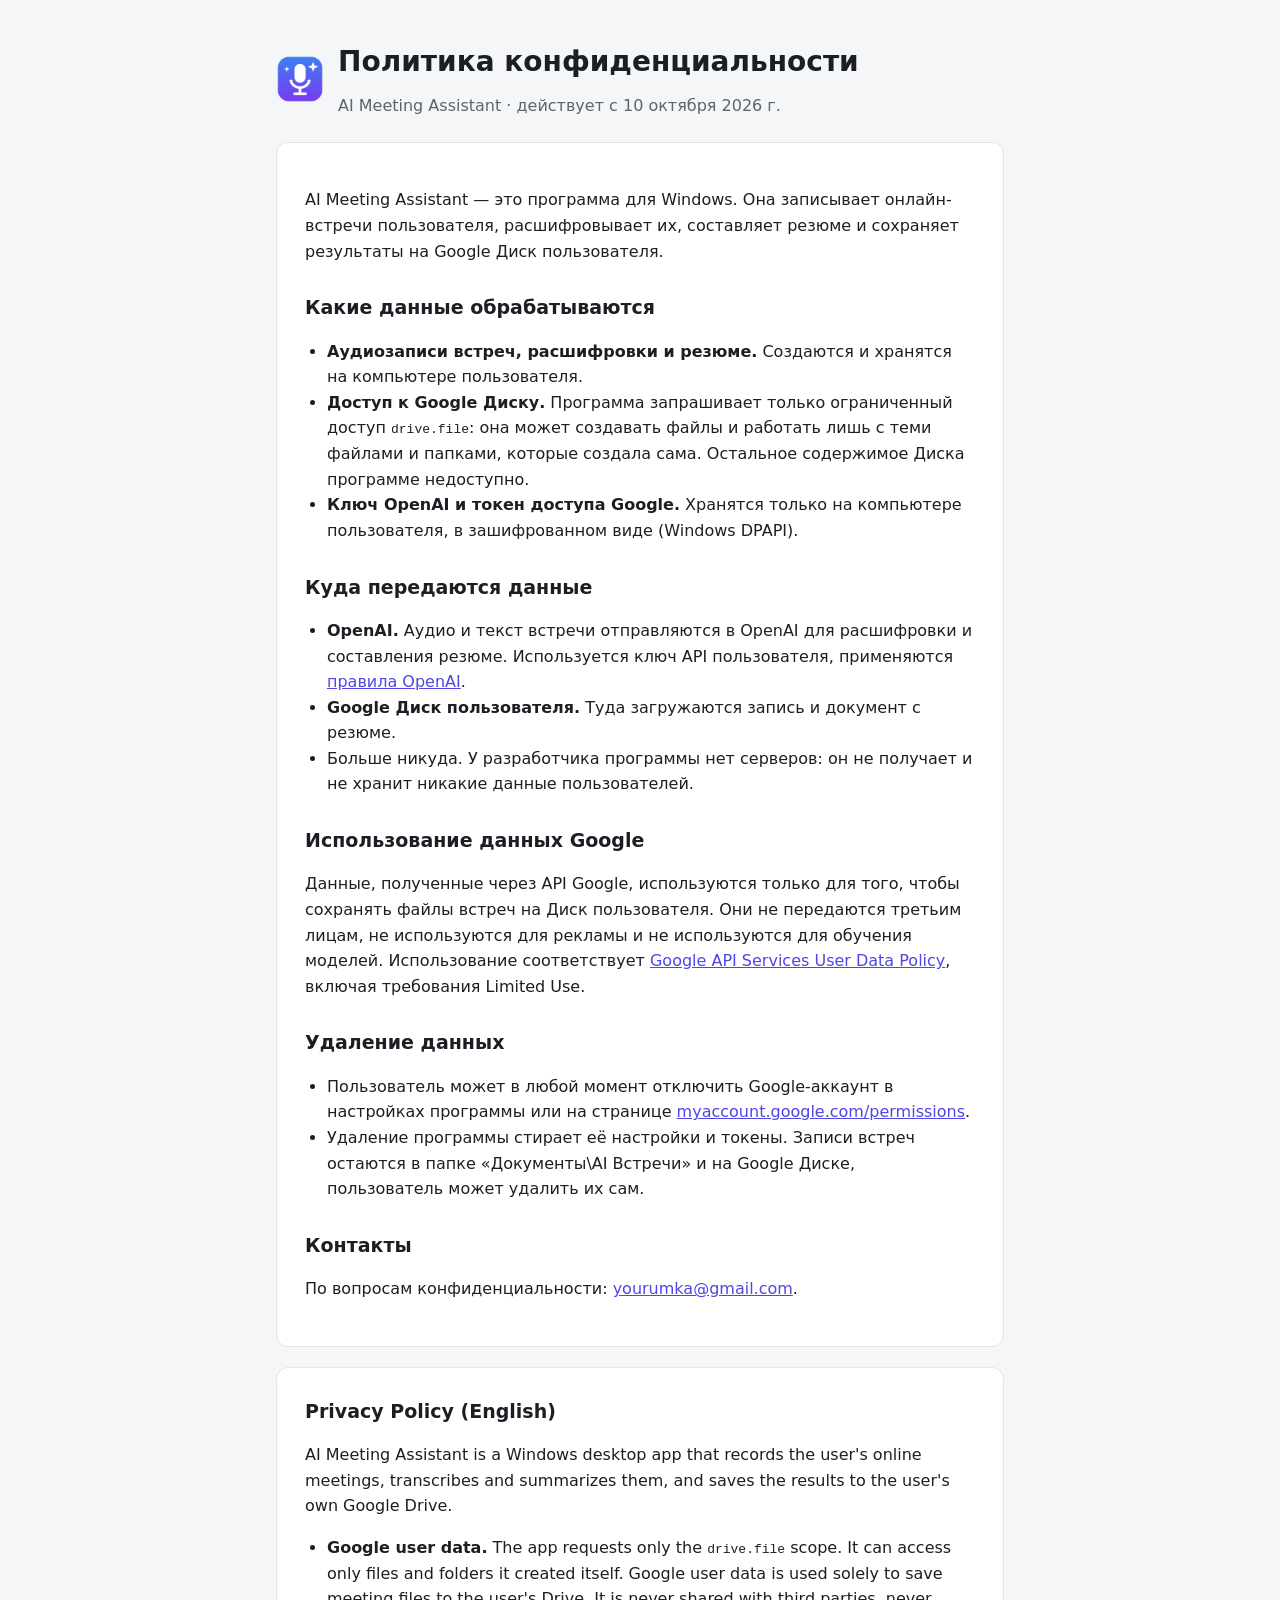
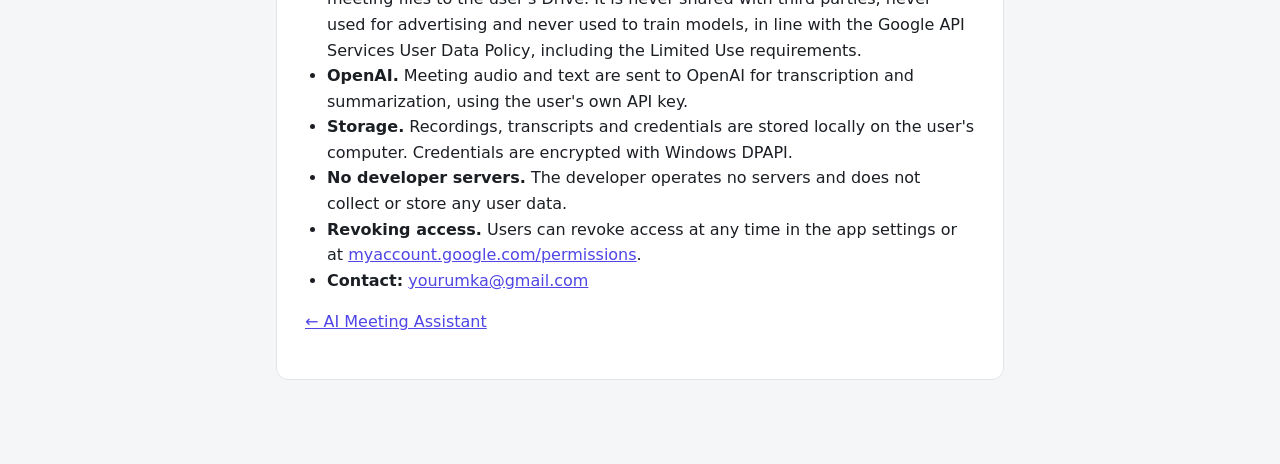
==== privacy.html @ 400bf866 "Страница программы и политика конфиденциальности Co-Authored-By: Claude Opus 5.5 <noreply@anthropic." ====
<!doctype html>
<html lang="ru">
<head>
<meta charset="utf-8">
<meta name="viewport" content="width=device-width, initial-scale=1">
<title>Политика конфиденциальности — AI Meeting Assistant</title>
<link rel="icon" href="icon.png">
<link rel="stylesheet" href="style.css">
</head>
<body>
<main>
  <header><img src="icon.png" alt=""><div><h1>Политика конфиденциальности</h1><div class="muted">AI Meeting Assistant · действует с 10 октября 2026 г.</div></div></header>
  <div class="card">
    <p>AI Meeting Assistant — это программа для Windows. Она записывает онлайн-встречи пользователя, расшифровывает их, составляет резюме и сохраняет результаты на Google Диск пользователя.</p>

    <h2>Какие данные обрабатываются</h2>
    <ul>
      <li><b>Аудиозаписи встреч, расшифровки и резюме.</b> Создаются и хранятся на компьютере пользователя.</li>
      <li><b>Доступ к Google Диску.</b> Программа запрашивает только ограниченный доступ <code>drive.file</code>: она может создавать файлы и работать лишь с теми файлами и папками, которые создала сама. Остальное содержимое Диска программе недоступно.</li>
      <li><b>Ключ OpenAI и токен доступа Google.</b> Хранятся только на компьютере пользователя, в зашифрованном виде (Windows DPAPI).</li>
    </ul>

    <h2>Куда передаются данные</h2>
    <ul>
      <li><b>OpenAI.</b> Аудио и текст встречи отправляются в OpenAI для расшифровки и составления резюме. Используется ключ API пользователя, применяются <a href="https://openai.com/policies/privacy-policy">правила OpenAI</a>.</li>
      <li><b>Google Диск пользователя.</b> Туда загружаются запись и документ с резюме.</li>
      <li>Больше никуда. У разработчика программы нет серверов: он не получает и не хранит никакие данные пользователей.</li>
    </ul>

    <h2>Использование данных Google</h2>
    <p>Данные, полученные через API Google, используются только для того, чтобы сохранять файлы встреч на Диск пользователя. Они не передаются третьим лицам, не используются для рекламы и не используются для обучения моделей. Использование соответствует <a href="https://developers.google.com/terms/api-services-user-data-policy">Google API Services User Data Policy</a>, включая требования Limited Use.</p>

    <h2>Удаление данных</h2>
    <ul>
      <li>Пользователь может в любой момент отключить Google-аккаунт в настройках программы или на странице <a href="https://myaccount.google.com/permissions">myaccount.google.com/permissions</a>.</li>
      <li>Удаление программы стирает её настройки и токены. Записи встреч остаются в папке «Документы\AI Встречи» и на Google Диске, пользователь может удалить их сам.</li>
    </ul>

    <h2>Контакты</h2>
    <p>По вопросам конфиденциальности: <a href="mailto:yourumka@gmail.com">yourumka@gmail.com</a>.</p>
  </div>

  <div class="card">
    <h2 style="margin-top:0">Privacy Policy (English)</h2>
    <p>AI Meeting Assistant is a Windows desktop app that records the user's online meetings, transcribes and summarizes them, and saves the results to the user's own Google Drive.</p>
    <ul>
      <li><b>Google user data.</b> The app requests only the <code>drive.file</code> scope. It can access only files and folders it created itself. Google user data is used solely to save meeting files to the user's Drive. It is never shared with third parties, never used for advertising and never used to train models, in line with the Google API Services User Data Policy, including the Limited Use requirements.</li>
      <li><b>OpenAI.</b> Meeting audio and text are sent to OpenAI for transcription and summarization, using the user's own API key.</li>
      <li><b>Storage.</b> Recordings, transcripts and credentials are stored locally on the user's computer. Credentials are encrypted with Windows DPAPI.</li>
      <li><b>No developer servers.</b> The developer operates no servers and does not collect or store any user data.</li>
      <li><b>Revoking access.</b> Users can revoke access at any time in the app settings or at <a href="https://myaccount.google.com/permissions">myaccount.google.com/permissions</a>.</li>
      <li><b>Contact:</b> <a href="mailto:yourumka@gmail.com">yourumka@gmail.com</a></li>
    </ul>
    <p><a href="index.html">← AI Meeting Assistant</a></p>
  </div>
</main>
</body>
</html>
---- style.css ----
:root { --text:#1b1f24; --muted:#5b6470; --accent:#4f46e5; --bg:#f5f6f8; --card:#fff; --border:#e3e5e8; }
@media (prefers-color-scheme: dark) { :root { --text:#e8eaed; --muted:#a0a7b1; --accent:#8b85ff; --bg:#15171a; --card:#1e2125; --border:#2e3238; } }
* { box-sizing: border-box; }
body { margin:0; font-family:"Segoe UI",system-ui,-apple-system,Arial,sans-serif; background:var(--bg); color:var(--text); line-height:1.6; }
main { max-width:760px; margin:0 auto; padding:40px 16px 64px; }
.card { background:var(--card); border:1px solid var(--border); border-radius:12px; padding:28px; margin-bottom:20px; }
h1 { font-size:28px; margin:0 0 8px; } h2 { font-size:19px; margin:28px 0 8px; }
.muted { color:var(--muted); } a { color:var(--accent); }
header { display:flex; align-items:center; gap:14px; margin-bottom:24px; }
header img { width:48px; height:48px; border-radius:12px; }
ul { padding-left:22px; } footer { color:var(--muted); font-size:14px; text-align:center; }
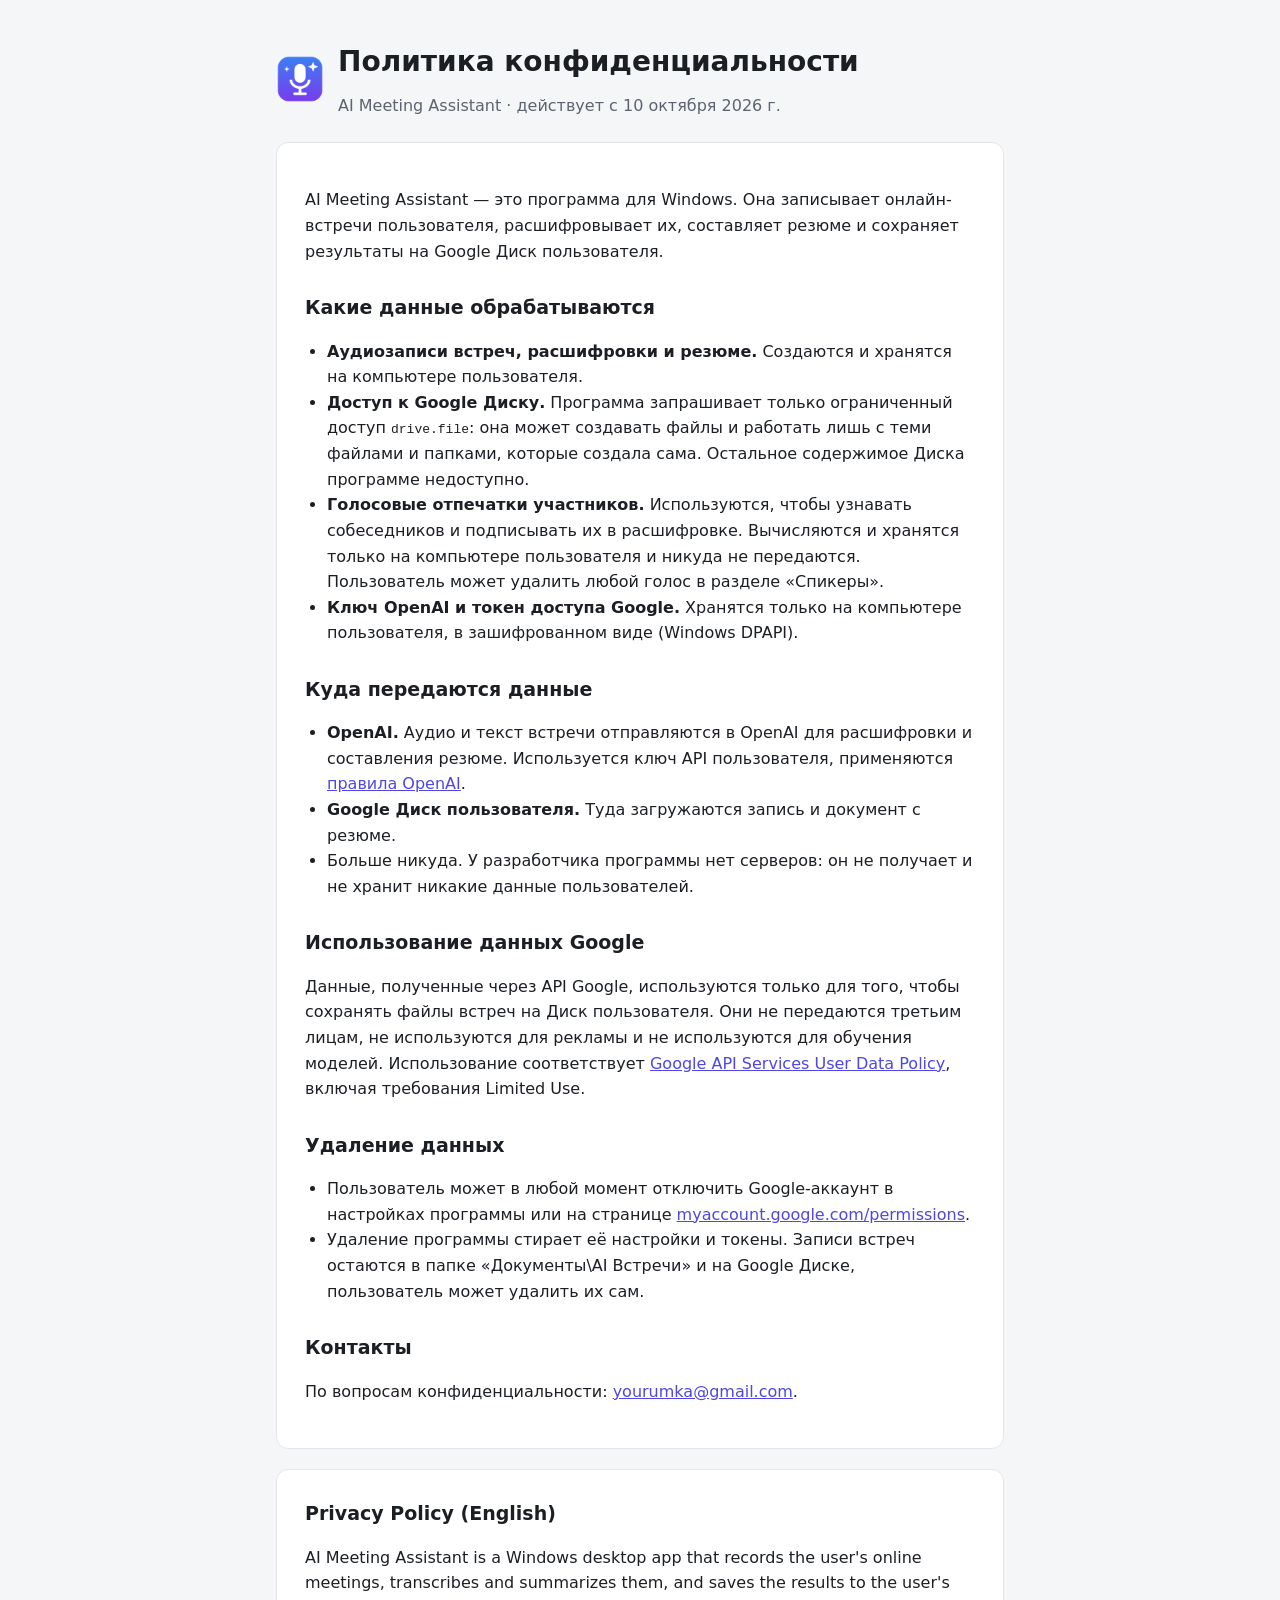
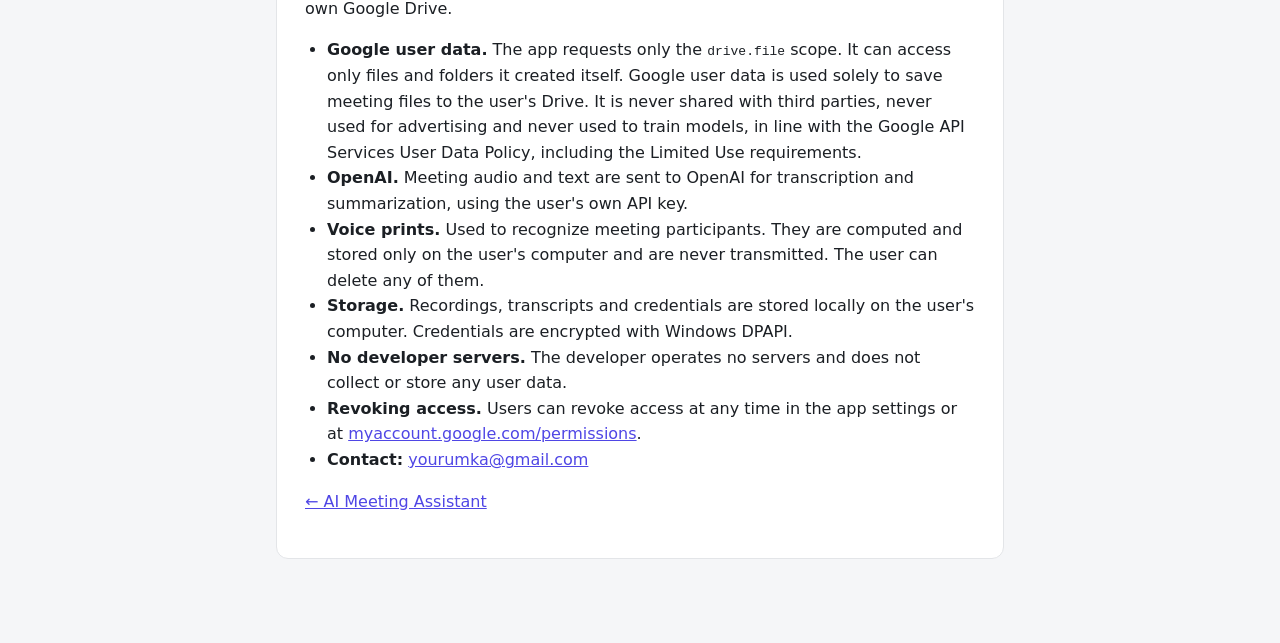
==== commit c08551c3: "Политика конфиденциальности: голосовые отпечатки хранятся локально Co-Authored-By: Claude Opus 5.5 <" ====
--- a/privacy.html
+++ b/privacy.html
@@ -17,6 +17,7 @@
     <ul>
       <li><b>Аудиозаписи встреч, расшифровки и резюме.</b> Создаются и хранятся на компьютере пользователя.</li>
       <li><b>Доступ к Google Диску.</b> Программа запрашивает только ограниченный доступ <code>drive.file</code>: она может создавать файлы и работать лишь с теми файлами и папками, которые создала сама. Остальное содержимое Диска программе недоступно.</li>
+      <li><b>Голосовые отпечатки участников.</b> Используются, чтобы узнавать собеседников и подписывать их в расшифровке. Вычисляются и хранятся только на компьютере пользователя и никуда не передаются. Пользователь может удалить любой голос в разделе «Спикеры».</li>
       <li><b>Ключ OpenAI и токен доступа Google.</b> Хранятся только на компьютере пользователя, в зашифрованном виде (Windows DPAPI).</li>
     </ul>
 
@@ -46,6 +47,7 @@
     <ul>
       <li><b>Google user data.</b> The app requests only the <code>drive.file</code> scope. It can access only files and folders it created itself. Google user data is used solely to save meeting files to the user's Drive. It is never shared with third parties, never used for advertising and never used to train models, in line with the Google API Services User Data Policy, including the Limited Use requirements.</li>
       <li><b>OpenAI.</b> Meeting audio and text are sent to OpenAI for transcription and summarization, using the user's own API key.</li>
+      <li><b>Voice prints.</b> Used to recognize meeting participants. They are computed and stored only on the user's computer and are never transmitted. The user can delete any of them.</li>
       <li><b>Storage.</b> Recordings, transcripts and credentials are stored locally on the user's computer. Credentials are encrypted with Windows DPAPI.</li>
       <li><b>No developer servers.</b> The developer operates no servers and does not collect or store any user data.</li>
       <li><b>Revoking access.</b> Users can revoke access at any time in the app settings or at <a href="https://myaccount.google.com/permissions">myaccount.google.com/permissions</a>.</li>
